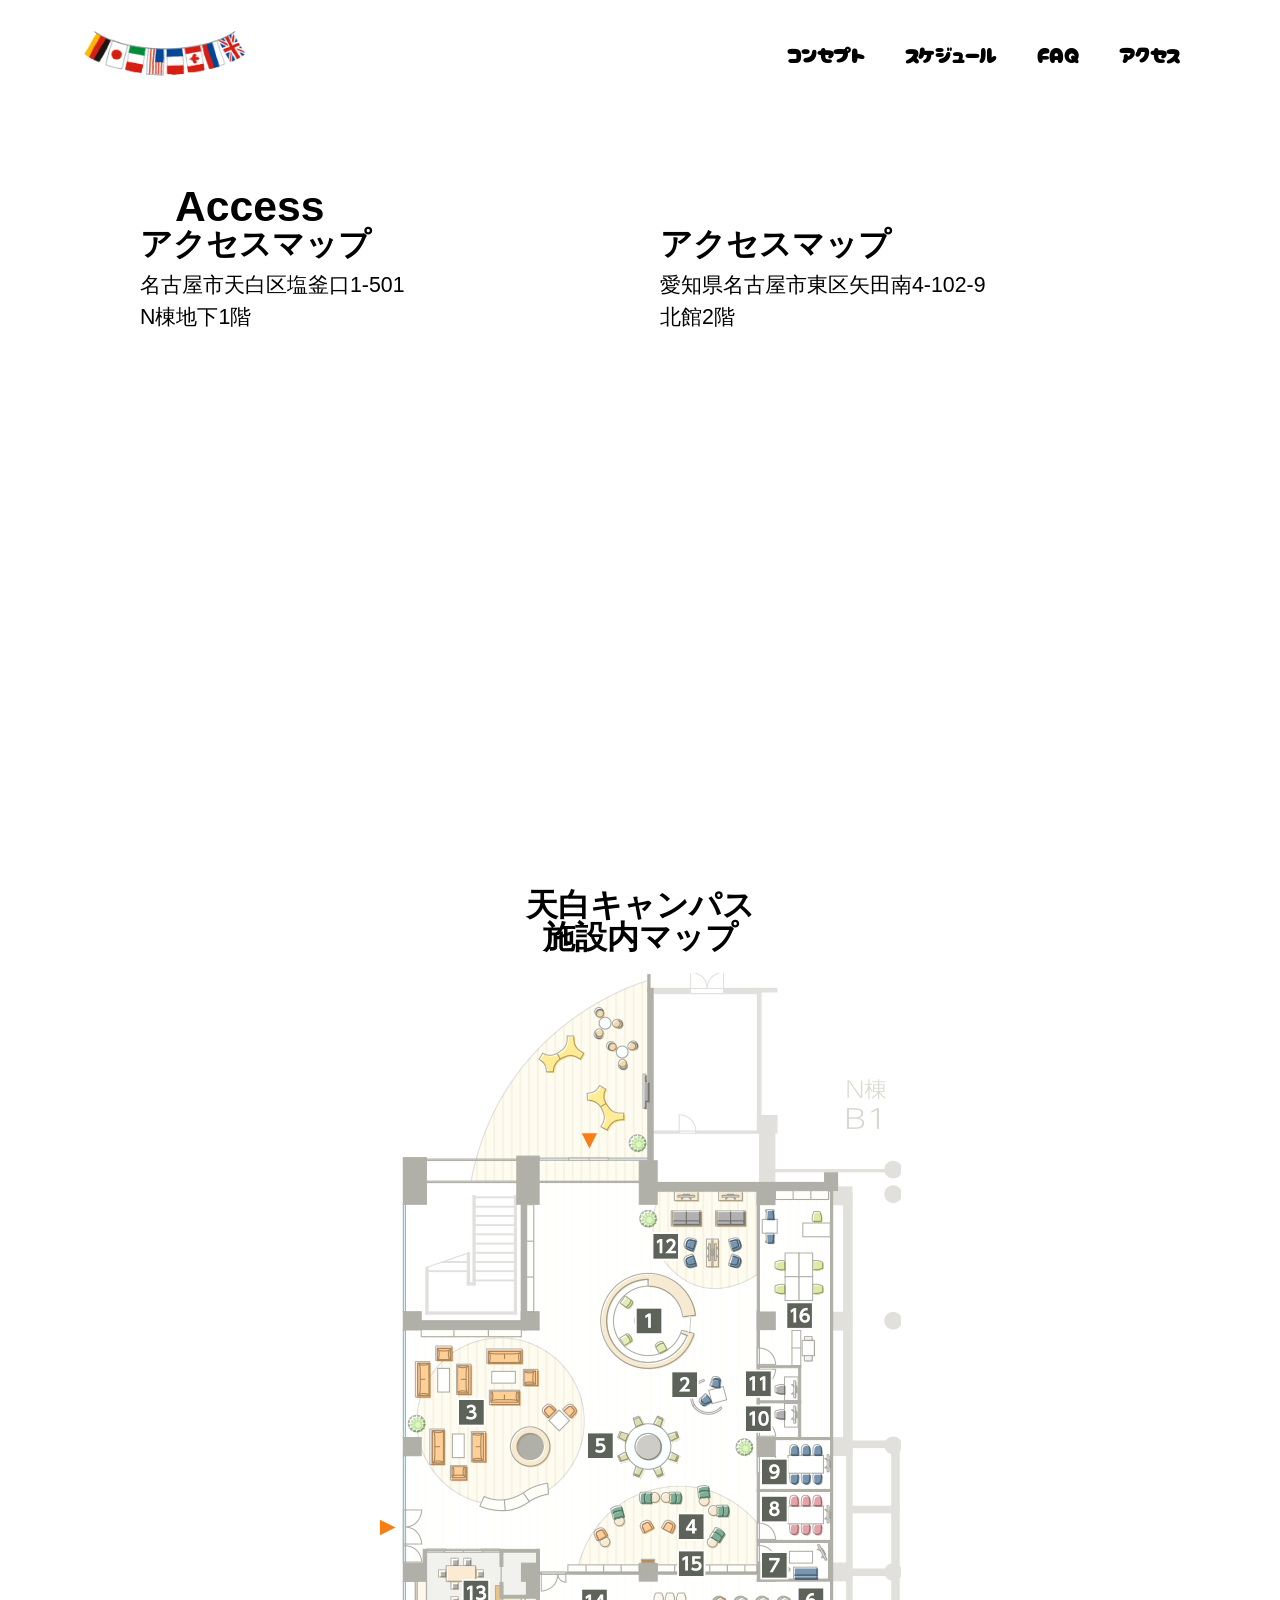
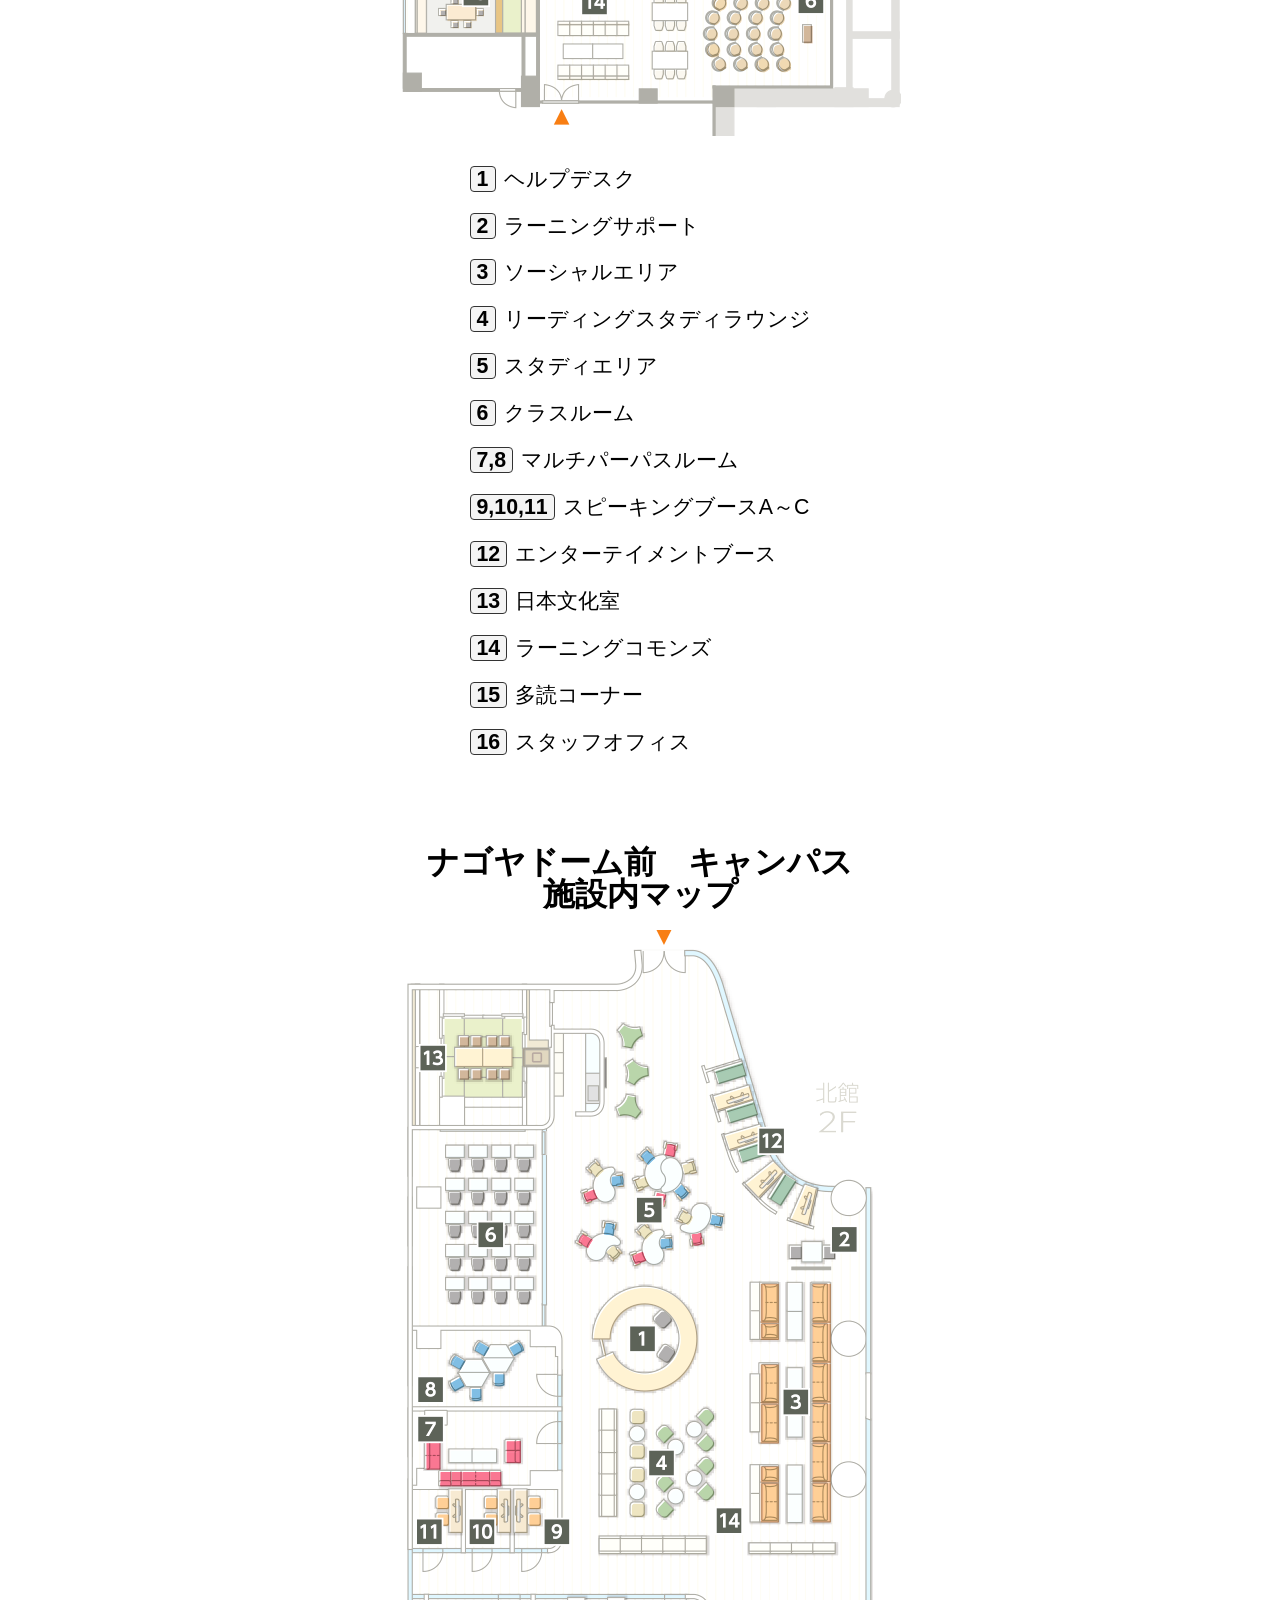
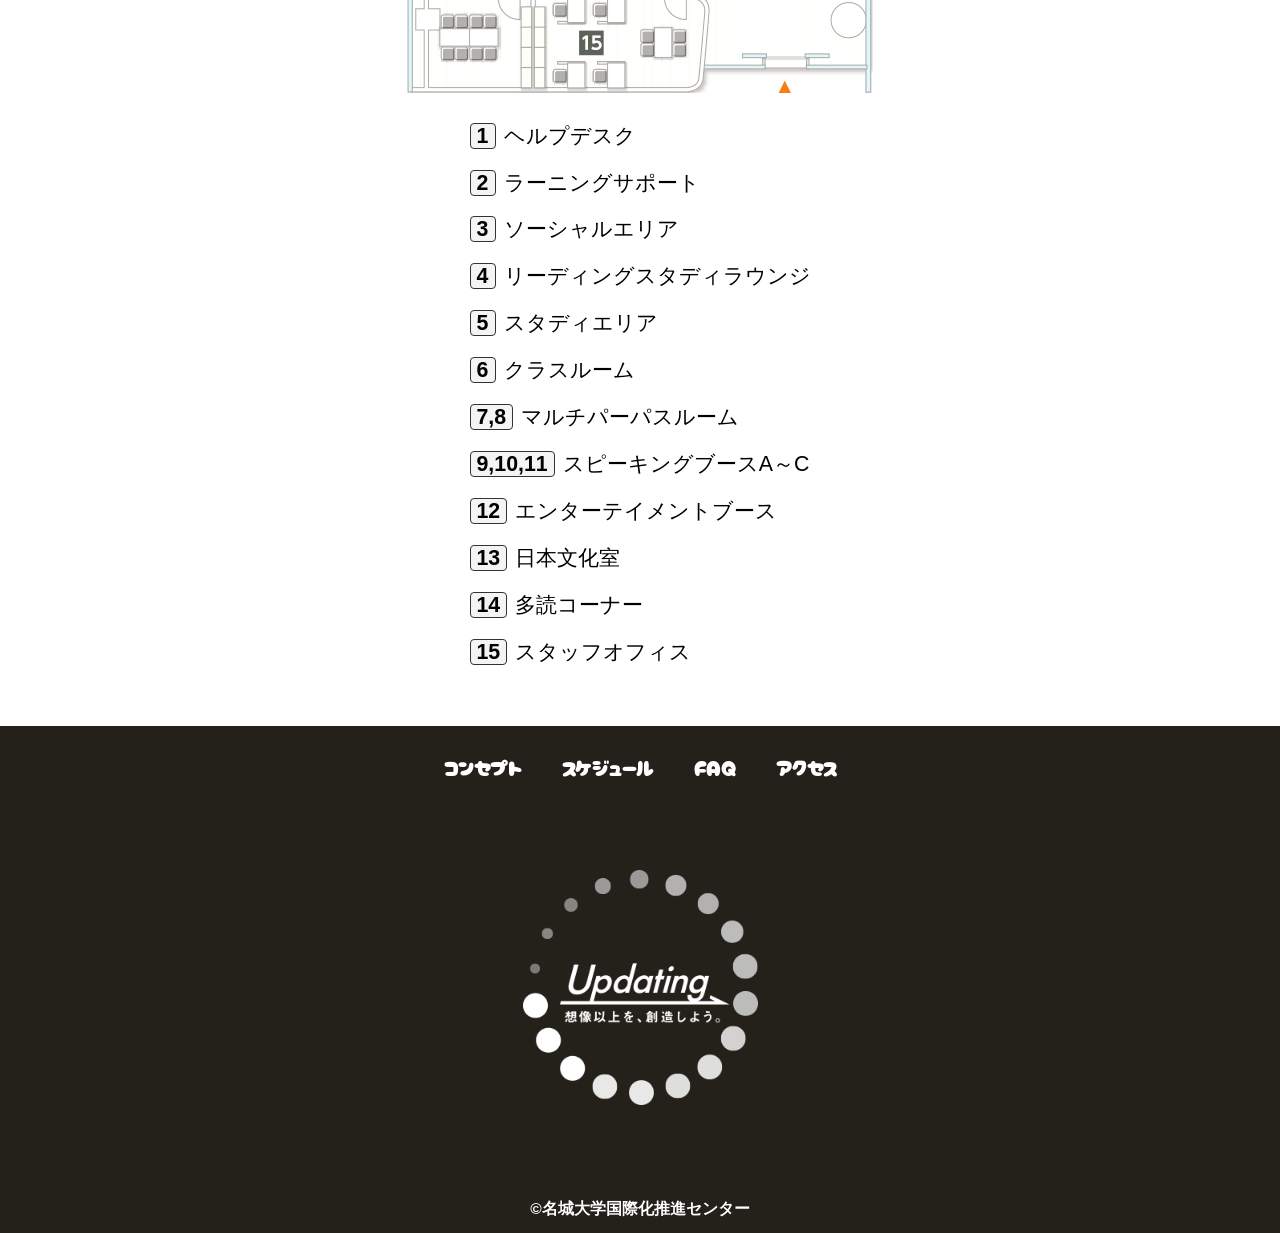
==== access.html @ 19bcadc7 "Update access.html" ====
<!DOCTYPE html>
<html>
    <head>
        <meta charset="UTF-8">
        <title>アクセスマップ</title>
        <meta name="description" content="情報工学部へのアクセス">
        <meta name="viewport" content="width=device-width">
        <link href="css/common.css" rel="stylesheet">
        <link href="css/access.css" rel="stylesheet">
        <link rel="preconnect" href="https://fonts.googleapis.com">
        <link rel="preconnect" href="https://fonts.gstatic.com" crossorigin>
        <link href="https://fonts.googleapis.com/css2?family=Cherry+Bomb+One&display=swap" rel="stylesheet">   
        <script src="js/toggle-menu.js"></script>
    </head>
    <body>
        <!--header ここから-->
        <header class="header">
            <div class="header-inner">
                <a class="header-logo" href="index.html">
                    <img src="images/common/logo.png" alt="ロゴ">
                </a>
                <button class="toggle-menu-button"></button>
                <div class="header-site-menu">
                    <nav class="site-menu">
                        <ul>
                            <li><a href="concept.html">コンセプト</a></li>
                        <li><a href="members.html">スケジュール</a></li>
                        <li><a href="members.html">FAQ</a></li>
                        <li><a href="access.html">アクセス</a></li>
                        </ul>
                    </nav>
                </div>
            </div>
        </header>
        <!--header ここまで-->
        <main class="main">
            <div class="title">
                <h1>Access</h1>
            </div>
           <div class="access-container">

             <div class="access-box">    
                <h2>アクセスマップ</h2>
                <p>名古屋市天白区塩釜口1-501<br>
                N棟地下1階 </p>
                <iframe src="https://www.google.com/maps/embed?pb=!1m18!1m12!1m3!1d3260.701018651223!2d136.9435902!3d35.189003700000015!2m3!1f0!2f0!3f0!3m2!1i1024!2i768!4f13.1!3m3!1m2!1s0x6003119bbc4c9fc5%3A0xd5c643a8df7fc59!2z5ZCN5Z-O5aSn5a2mIOODiuOCtOODpOODieODvOODoOWJjeOCreODo-ODs-ODkeOCuQ!5e0!3m2!1sja!2sus!4v1782709531524!5m2!1sja!2sus" width="600" height="450" style="border:0;" allowfullscreen="" loading="lazy" referrerpolicy="strict-origin-when-cross-origin"></iframe>
                </div>

            <div class="access-box visual-adjust">
                <h2>アクセスマップ</h2>
                <p>愛知県名古屋市東区矢田南4-102-9 
                <br>北館2階 </p>
                <iframe src="https://www.google.com/maps/embed?pb=!1m18!1m12!1m3!1d3262.845567883077!2d136.9754934!3d35.1355272!2m3!1f0!2f0!3f0!3m2!1i1024!2i768!4f13.1!3m3!1m2!1s0x60037ad6985ff6bb%3A0x23539e4812bdd380!2z5ZCN5Z-O5aSn5a2mIOWkqeeZveOCreODo-ODs-ODkeOCuQ!5e0!3m2!1sja!2sus!4v1782709649970!5m2!1sja!2sus" width="600" height="450" style="border:0;" allowfullscreen="" loading="lazy" referrerpolicy="strict-origin-when-cross-origin"></iframe>
      
                </div>
                </div><div style="margin-top: 80px; clear: both;"></div>
               
                <div class="feature-txt">
                    <h2>天白キャンパス<br> 施設内マップ</h2>
                    <img src="images/access/meijo_01.png">
                    <p class="facility-list">
                        <span class="num-badge">1</span>ヘルプデスク<br>
                        <span class="num-badge">2</span>ラーニングサポート<br>
                        <span class="num-badge">3</span>ソーシャルエリア<br>
                        <span class="num-badge">4</span>リーディングスタディラウンジ<br>
                        <span class="num-badge">5</span>スタディエリア<br>
                        <span class="num-badge">6</span>クラスルーム<br>
                        <span class="num-badge">7,8</span>マルチパーパスルーム<br>
                        <span class="num-badge">9,10,11</span>スピーキングブースA～C<br>
                        <span class="num-badge">12</span>エンターテイメントブース<br>
                        <span class="num-badge">13</span>日本文化室<br>
                        <span class="num-badge">14</span>ラーニングコモンズ<br>
                        <span class="num-badge">15</span>多読コーナー<br>
                        <span class="num-badge">16</span>スタッフオフィス
    </p>

                    </p>

                    <div class="feature-txt">
                    <h2> ナゴヤドーム前　キャンパス<br>施設内マップ</h2>
                    <img src="images/access/meijo_02.png">
                    <p class="facility-list">
                        <span class="num-badge">1</span>ヘルプデスク<br>
                        <span class="num-badge">2</span>ラーニングサポート<br>
                        <span class="num-badge">3</span>ソーシャルエリア<br>
                        <span class="num-badge">4</span>リーディングスタディラウンジ<br>
                        <span class="num-badge">5</span>スタディエリア<br>
                        <span class="num-badge">6</span>クラスルーム<br>
                        <span class="num-badge">7,8</span>マルチパーパスルーム<br>
                        <span class="num-badge">9,10,11</span>スピーキングブースA～C<br>
                        <span class="num-badge">12</span>エンターテイメントブース<br>
                        <span class="num-badge">13</span>日本文化室<br>
                        <span class="num-badge">14</span>多読コーナー<br>
                        <span class="num-badge">15</span>スタッフオフィス
</p>
                    
        </main>
        <footer class="footer">
            <nav class="site-menu">
                <ul>
                   <li><a href="concept.html">コンセプト</a></li>
                        <li><a href="members.html">スケジュール</a></li>
                        <li><a href="members.html">FAQ</a></li>
                        <li><a href="access.html">アクセス</a></li>
                </ul>
            </nav> 
            <a class="footer-logo" href="index.html">
                <img src="images/common/logo_footer.png" alt="ロゴ">
            </a>
            <p class="copyright"><small>&copy;名城大学国際化推進センター</small></p>
        </footer>
    </body>
</html>
---- css/common.css ----
@charset "utf-8";

*,
::before,
::after {
    padding: 0;
    margin: 0;
    box-sizing: border-box;
}

ul, ol {
    list-style: none;
}

a {
    color: inherit;
    text-decoration: none;
}

body {
    font-family: sans-serif;
    font-size: 16pt;
    color: #000000;
    line-height: 1;
    background-color: #ffffff;
}

img {
    max-width: 100%;
}

.header-inner {
    max-width: 1200px;
    height: 110px;
    margin-left: auto;
    margin-right: auto;
    padding-left: 40px;
    padding-right: 40px;
    display: flex;
    justify-content: space-between;
    align-items: center;
}

.toggle-menu-button {
    display: none;
}

.header-logo {
    display: block;
    width: 170px;
}

.site-menu ul {
    display: flex;
}

.site-menu ul li {
    margin-left: 20px;
    margin-right: 20px;
}

.site-menu ul li a {
    font-family: 'Cherry Bomb One', cursive;
}

@media (max-width: 800px) {
    .site-menu ul {
        display: block;
        text-align: center;
    }

    .site-menu li {
        margin-top: 20px;
    }

    .header {
        position: fixed;
        top: 0;
        left: 0;
        right: 0;
        background-color: #ffffff;
        height: 50px;
        z-index: 10;
        box-shadow: 0 3px 6px rgba(0, 0, 0, 0.1);
    }

    .header-inner {
        padding-left: 20px;
        padding-right: 20px;
        height: 100%;
        position: relative;
    }

    .header-logo {
        width: 100px;
    }

    .header-site-menu {
        position: absolute;
        top: 100%;
        left: 0;
        right: 0;
        color: #ffffff;
        background-color: #736e62;
        padding-top: 30px;
        padding-bottom: 50px;
        display: none;
    }

    .header-site-menu.is-show {
        display: block;
    }

    .toggle-menu-button {
        display: block;
        width: 44px;
        height: 34px;
        background-image: url('../images/common/icon-menu.png');
        background-size: 50%;
        background-position: center;
        background-repeat: no-repeat;
        background-color: transparent;
        border: none;
        border-radius: 0;
        outline: none;
    }

    .main {
        padding-top: 50px;;
    }

    .footer-logo {
        margin-top: 60px;
    }

    .copyright {
        margin-top: 50px;
    }
}

.footer {
    color: #ffffff;
    background-color: #24211b;
    padding-top: 30px;
    padding-bottom: 15px;
    display: flex;
    flex-direction: column;
    align-items: center;
}

.footer-logo {
    display: block;
    width: 235px;
    margin-top: 90px;
}

.copyright {
    font-size: 14pt;
    font-weight: bold;
    margin-top: 90px;
}

@media (max-width: 800px) {
    .site-menu ul {
        display: block;
        text-align: center;
    }

    .site-menu li {
        margin-top: 20px;
    }

    .header {
        position: fixed;
        top: 0;
        left: 0;
        right: 0;
        background-color: #ffffff;
        height: 50px;
        z-index: 10;
        box-shadow: 0 3px 6px rgba(0, 0, 0, 0.1);
    }

    .header-inner {
        padding-left: 20px;
        padding-right: 20px;
        height: 100%;
    }

    .header-logo {
        width: 100px;
    }

    .main {
        padding-top: 50px;
    }

    .footer-logo {
        margin-top: 60px;
    }

    .copyright {
        margin-top: 50px;
    }
}
---- css/access.css ----
.title {
    width: 930px;
    max-width: 90%;
    margin-top: 75px;
    margin-left: auto;
    margin-right: auto;
    

}

/* ==========================================
   アクセスマップ（左右横並び・均等配置）
   ========================================== */

/* 全体の横並び設定 */
.access-container {
    display: flex;
    gap: 40px;
    align-items: flex-start; /* 上のラインをピシッと揃えます */
    max-width: 1000px;
    margin: 0 auto;
}

/* 左右のボックスを50%ずつ均等にし、iframeを枠いっぱいに広げる */
.access-box {
    flex: 1;
}

.access-box iframe {
    display: block;
    width: 100%;
    height: 450px; /* マップの高さを好みに合わせて調整（例: 450px） */
    margin-top: 25px; /* マップの上の隙間 */
}

/* タイトル見出し（h2）の見た目を左右で統一する設定 */
.access-box h2 {
    margin: 0 0 10px 0; /* 下に少しだけすき間をあける */
    font-size: 1.5em;   /* 文字の大きさ */
}

/* 住所テキスト（p）の設定 */
.access-box p {
    margin: 0;
    line-height: 1.5;
}


/* ==========================================
   施設内マップ（下側のエリア）の設定
   ========================================== */

/* ★アクセスマップと施設内マップの間の「大きな改行（余白）」 */
.campus-map-container {
    margin-top: 80px;  /* ここで下のマップとの間をしっかりあけています */
    max-width: 1000px;
    margin-left: auto;
    margin-right: auto;
}

/* 元々あった .map 関連の指定もここに綺麗にまとめておきます */
.map {
    width: 930px;
    max-width: 90%;
    margin-top: 75px;
    margin-left: auto;
    margin-right: auto;
}

.map iframe {
    display: block;
    width: 100%;
    height: 600px;
    margin-top: 25px;
}
.footer {
     margin-top: 50px;
}
/* リスト全体の行間を広げて見やすくする */
.facility-list {
    line-height: 2.2;
}

/* 数字の四角い枠のデザイン */
.num-badge {
    display: inline-block;
    min-width: 26px;         /* 最低限の横幅（1桁の数字が綺麗に収まるサイズ） */
    height: 26px;            /* 縦幅 */
    line-height: 24px;       /* 文字の上下中央揃え用（枠線分を引いたサイズ） */
    text-align: center;      /* 文字の左右中央揃え */
    padding: 0 6px;          /* 「9,10,11」など文字数が多いときに横に広がるための隙間 */
    box-sizing: border-box;  /* 枠線を含めたサイズ計算にする */
    
    /* 見た目の調整（色や角の丸み） */
    border: 1px solid #333;   /* 線の太さ・種類・色（黒） */
    background-color: #f4f4f4;/* 四角の中の背景色（薄いグレー） */
    border-radius: 4px;       /* 四角の角を少し丸める */
    font-weight: bold;        /* 数字を太字にする */
    margin-right: 8px;        /* 数字と文字の間のすき間 */
}

/* ==========================================
   施設内マップをセンターに寄せる設定
   ========================================== */
.feature-txt {
    text-align: center;       /* これで中のタイトルや画像が真ん中に寄ります */
    margin-top: 80px;         /* アクセスマップとの間の大きな改行（余白） */
}

.feature-txt img {
    display: block;           /* 画像を正しく中央配置するための設定 */
    margin: 20px auto;        /* 上下に20pxのすき間を作り、左右を自動で中央に */
    max-width: 100%;          /* 画面からはみ出るのを防ぐ */
    height: auto;
}

/* もし1〜16番の文字リストまで真ん中寄りになってしまったら、左揃えに戻す設定 */
.facility-list {
    text-align: left;
    display: inline-block;    /* リスト自体は中央に置きつつ、文字は左揃えにします */
}
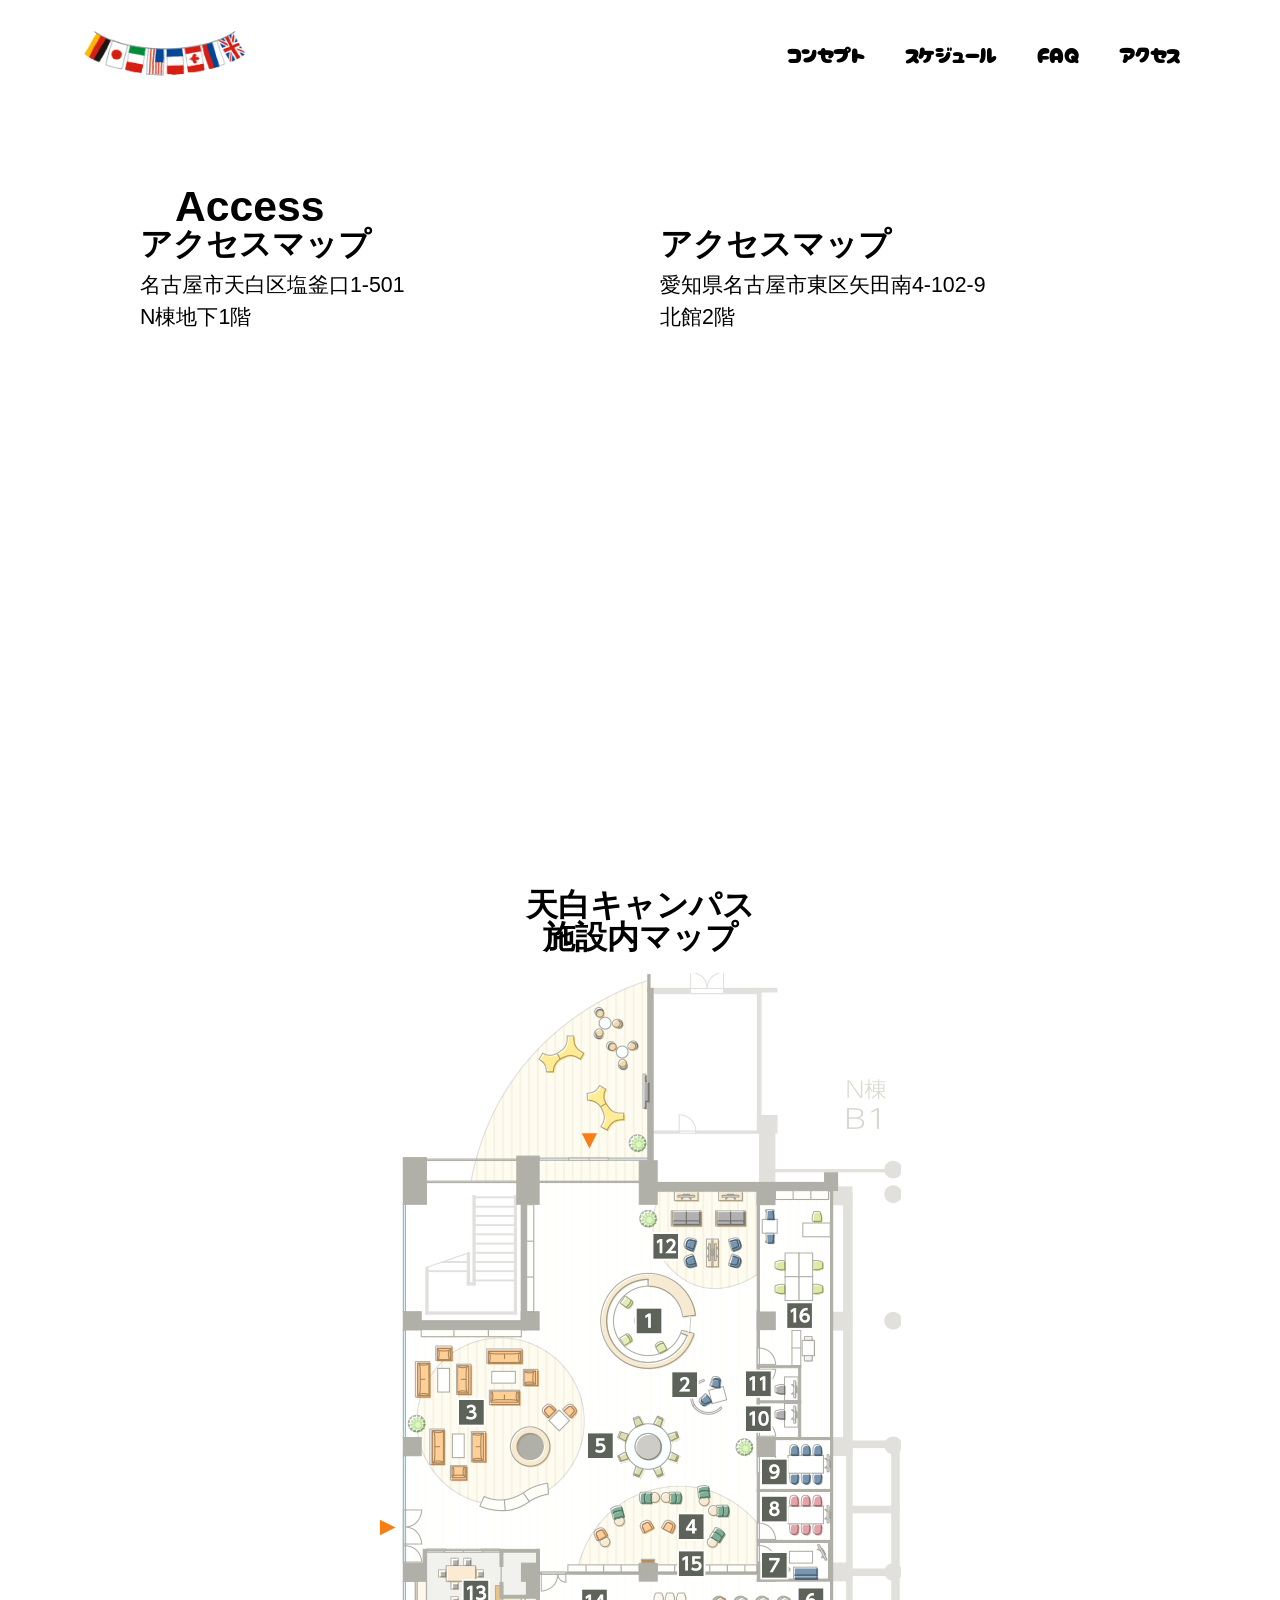
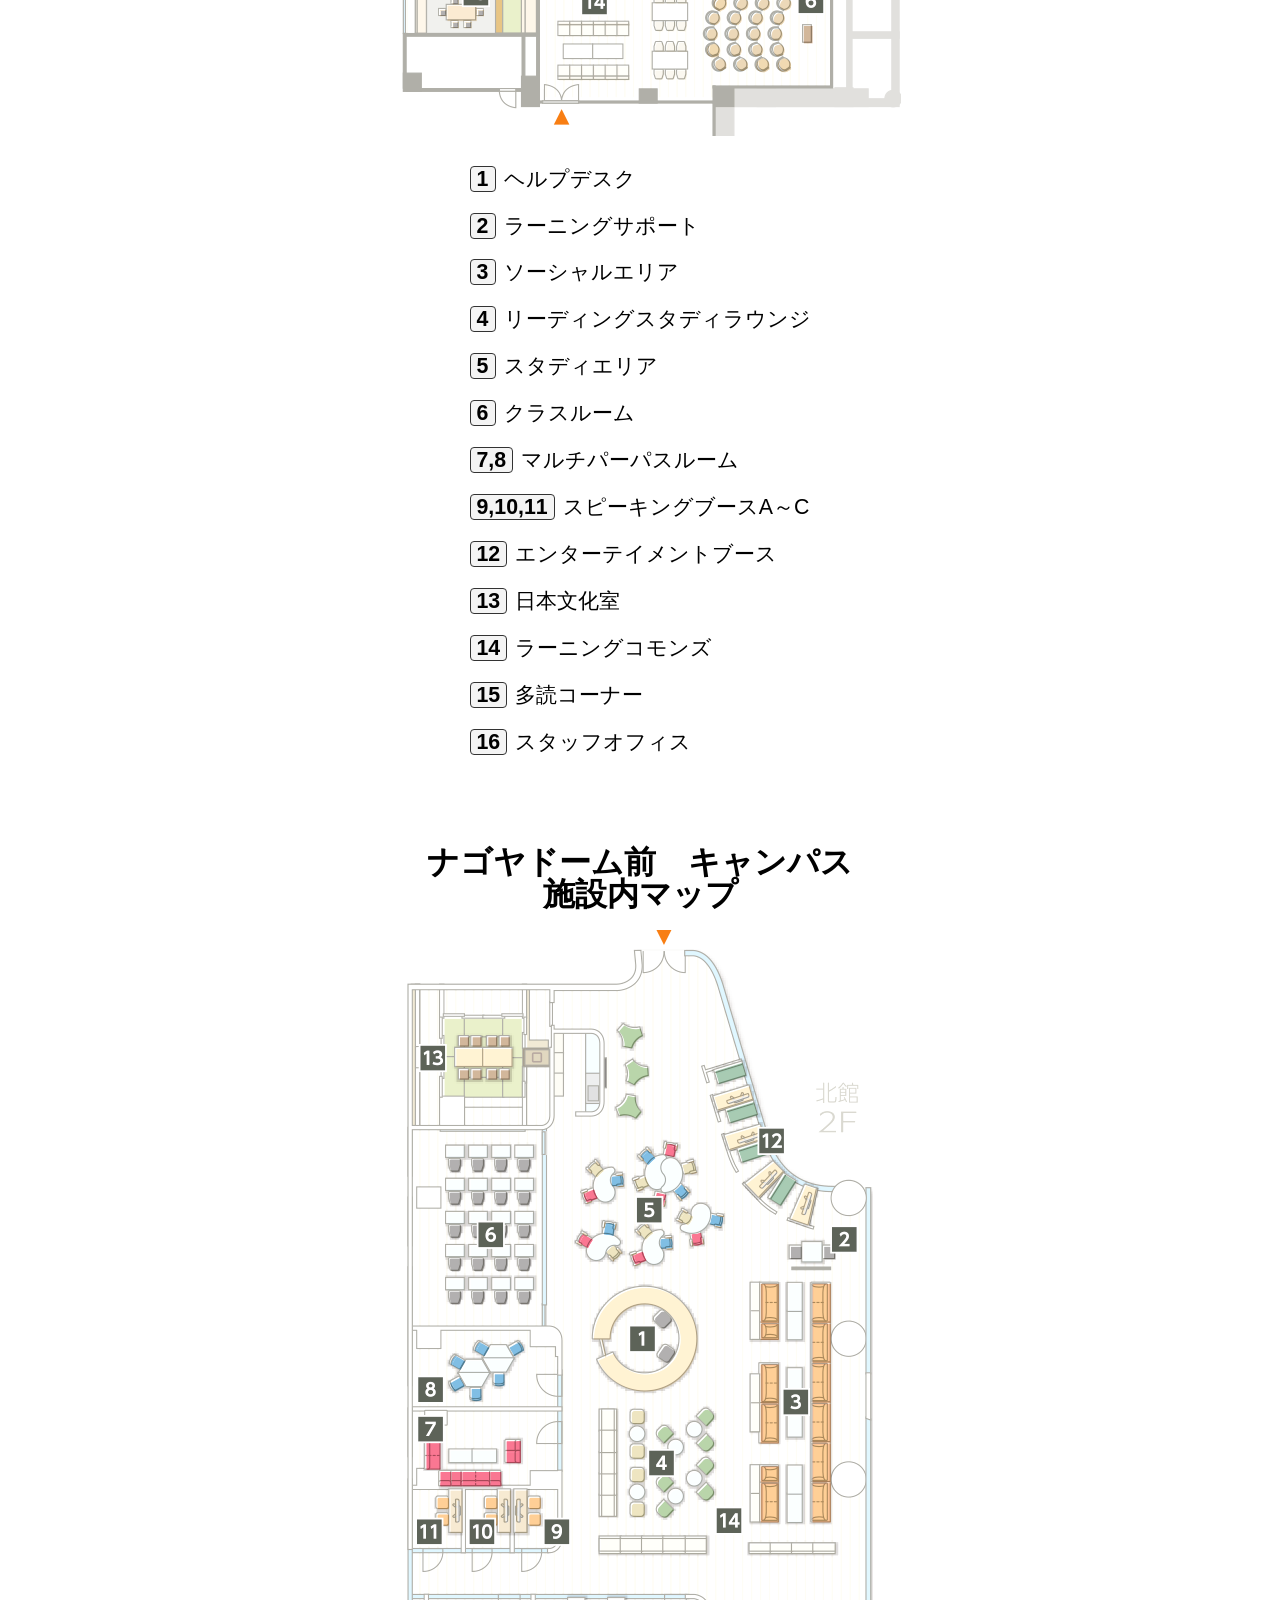
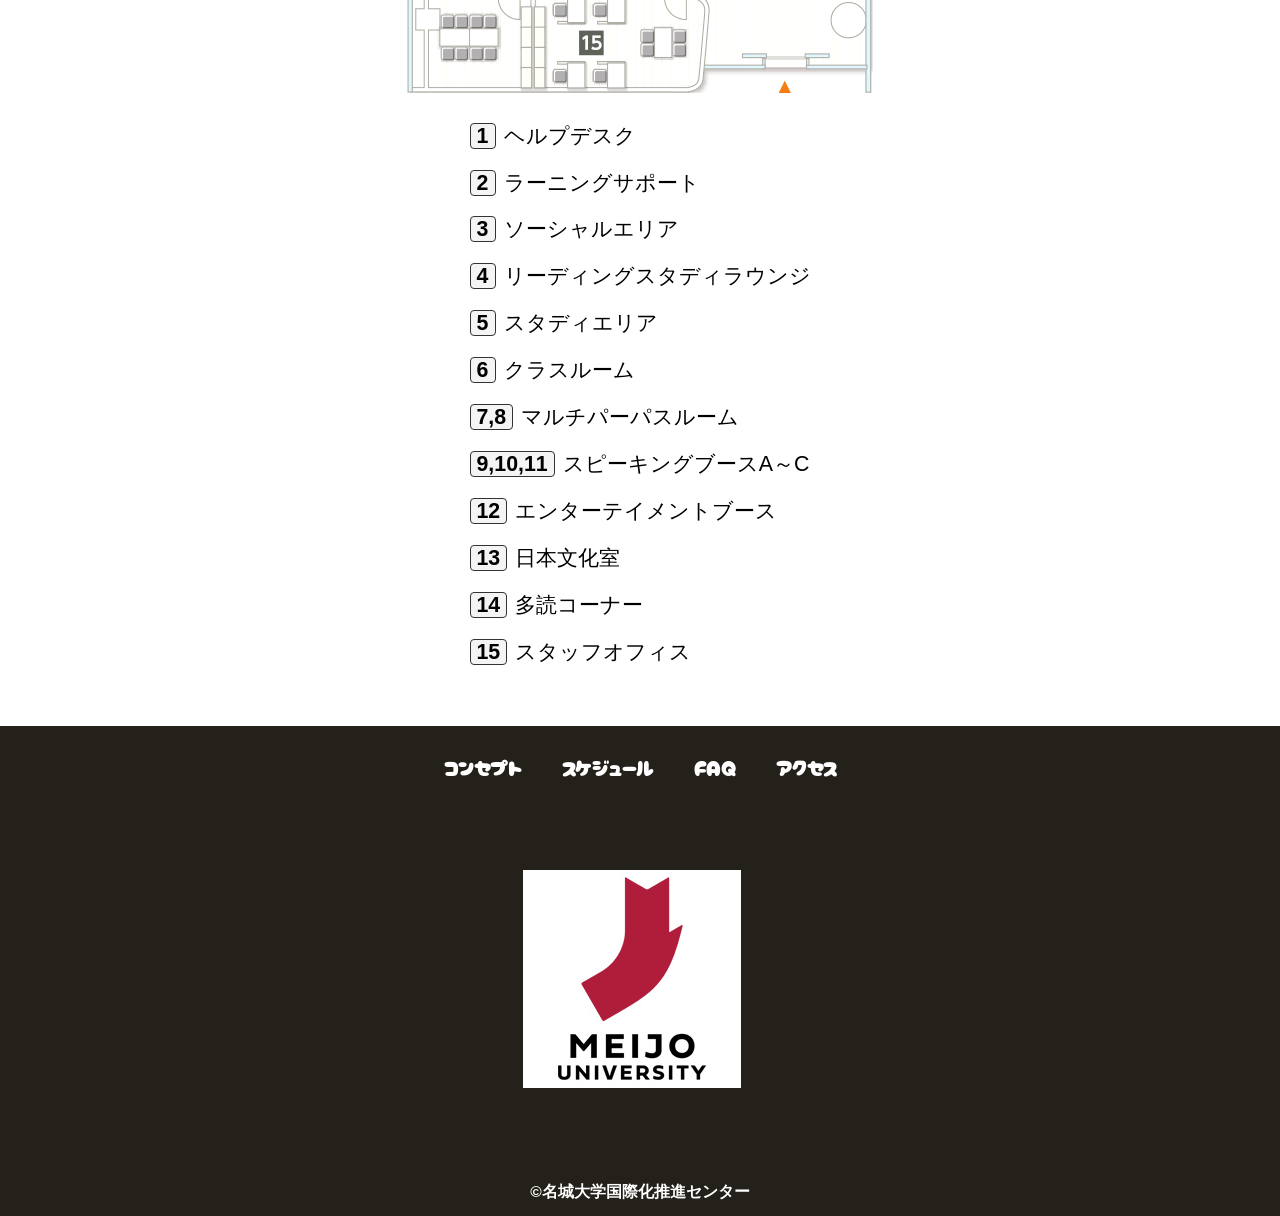
==== commit 6b930eee: "Update access.html" ====
--- a/access.html
+++ b/access.html
@@ -105,7 +105,7 @@
                 </ul>
             </nav> 
             <a class="footer-logo" href="index.html">
-                <img src="images/common/logo_footer.png" alt="ロゴ">
+                <img src="images/common/meijo.jpg" alt="ロゴ">
             </a>
             <p class="copyright"><small>&copy;名城大学国際化推進センター</small></p>
         </footer>
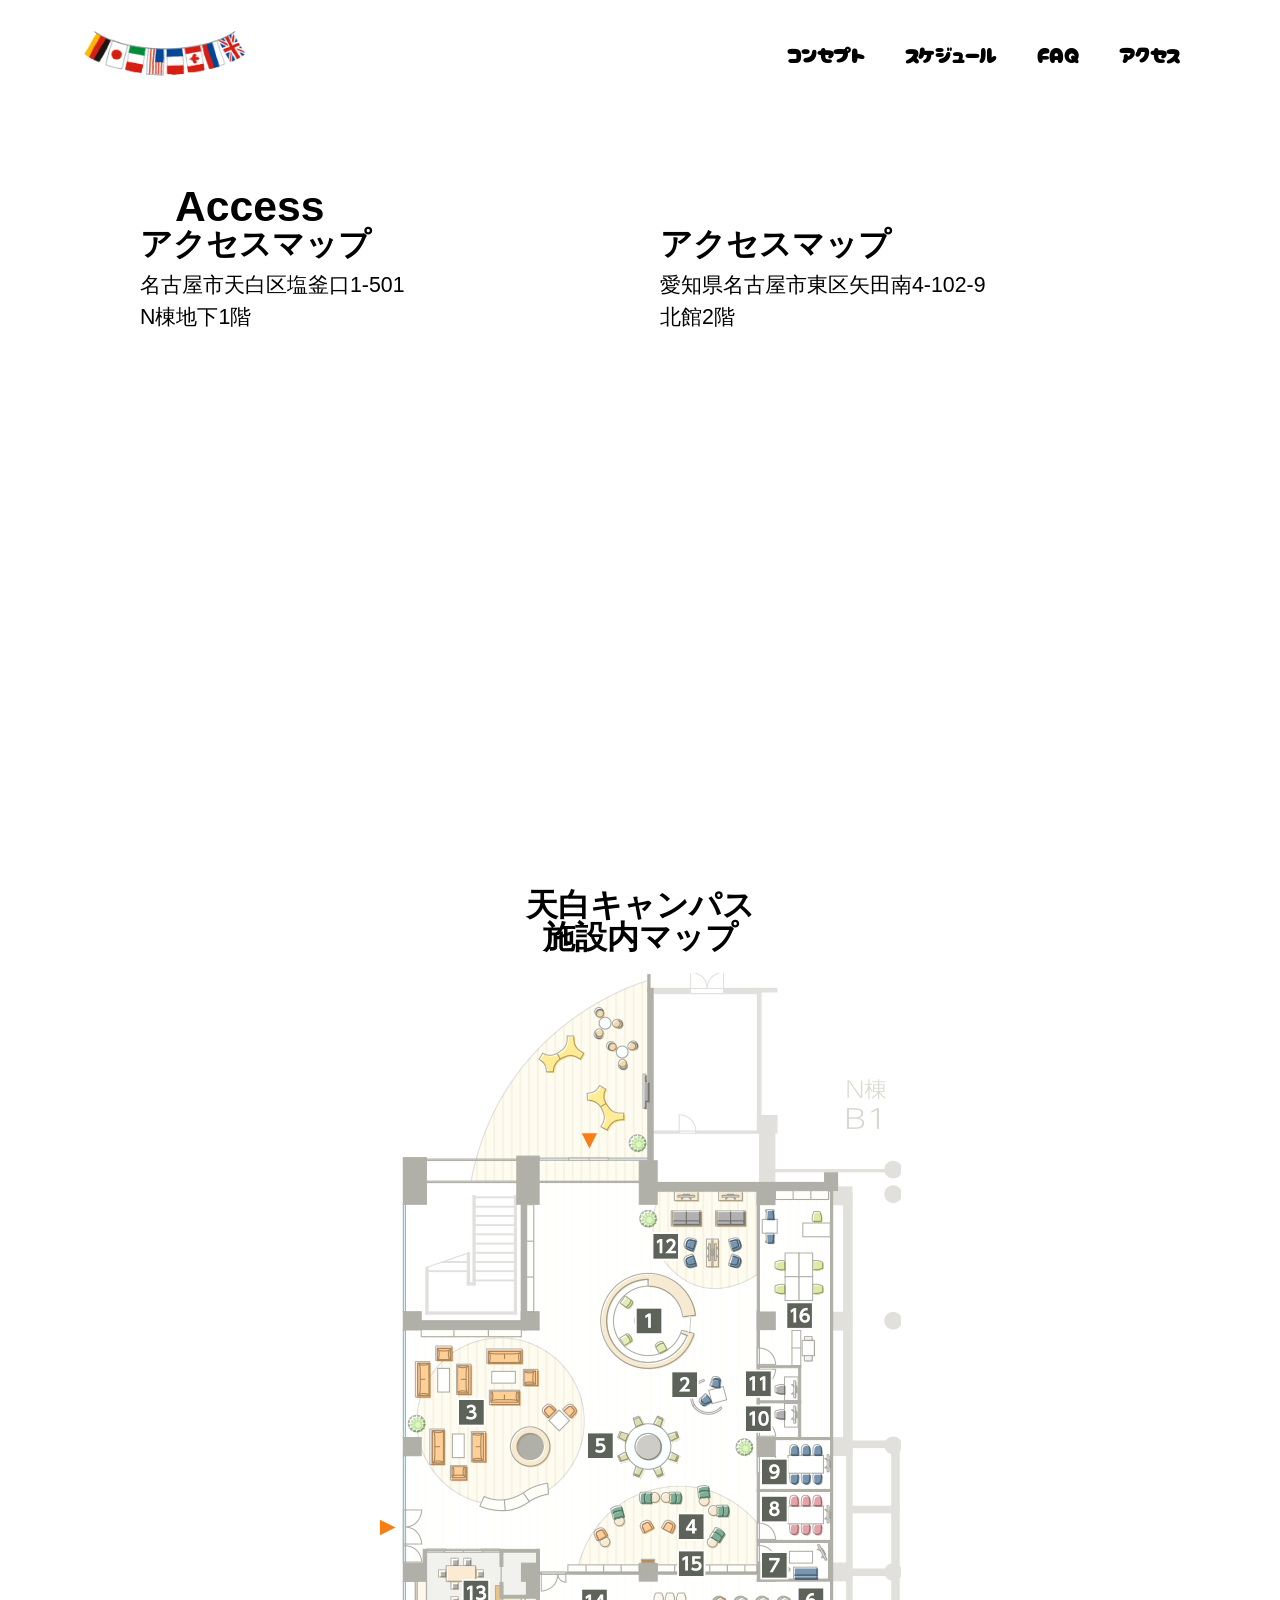
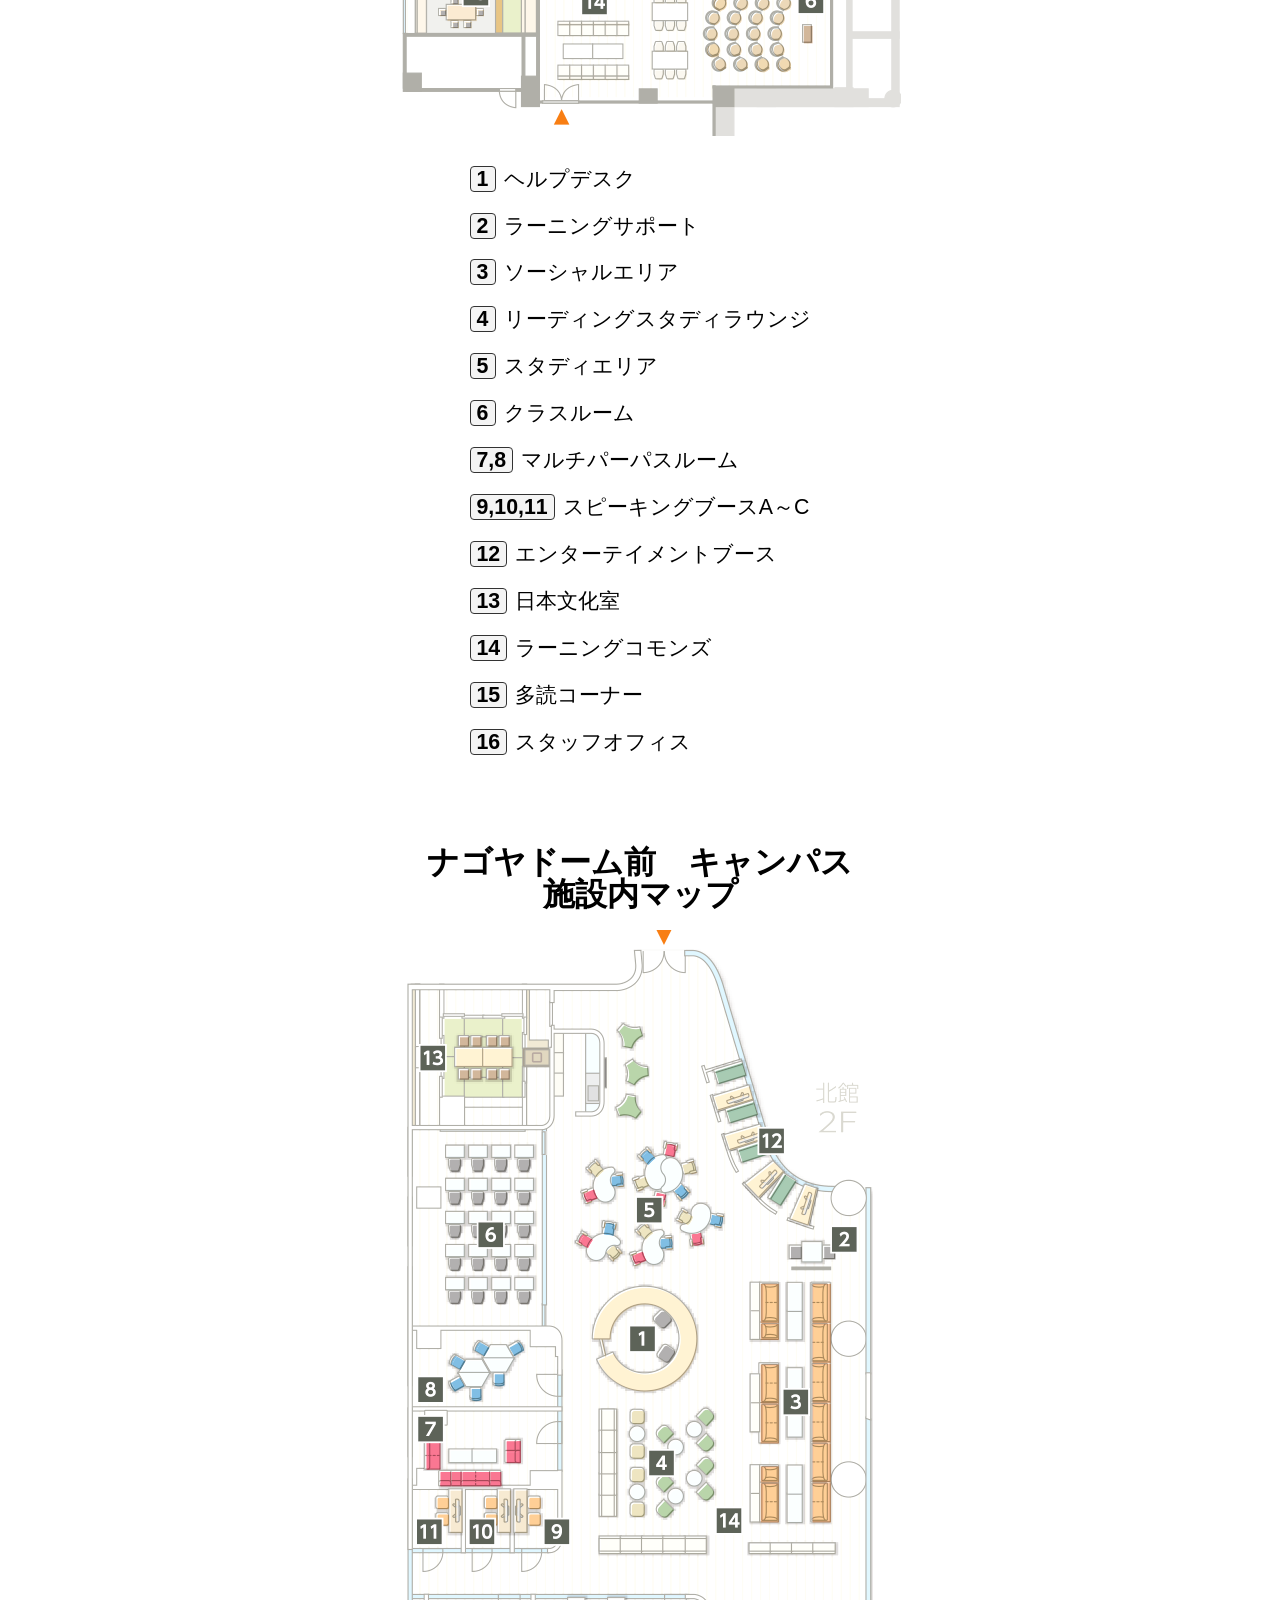
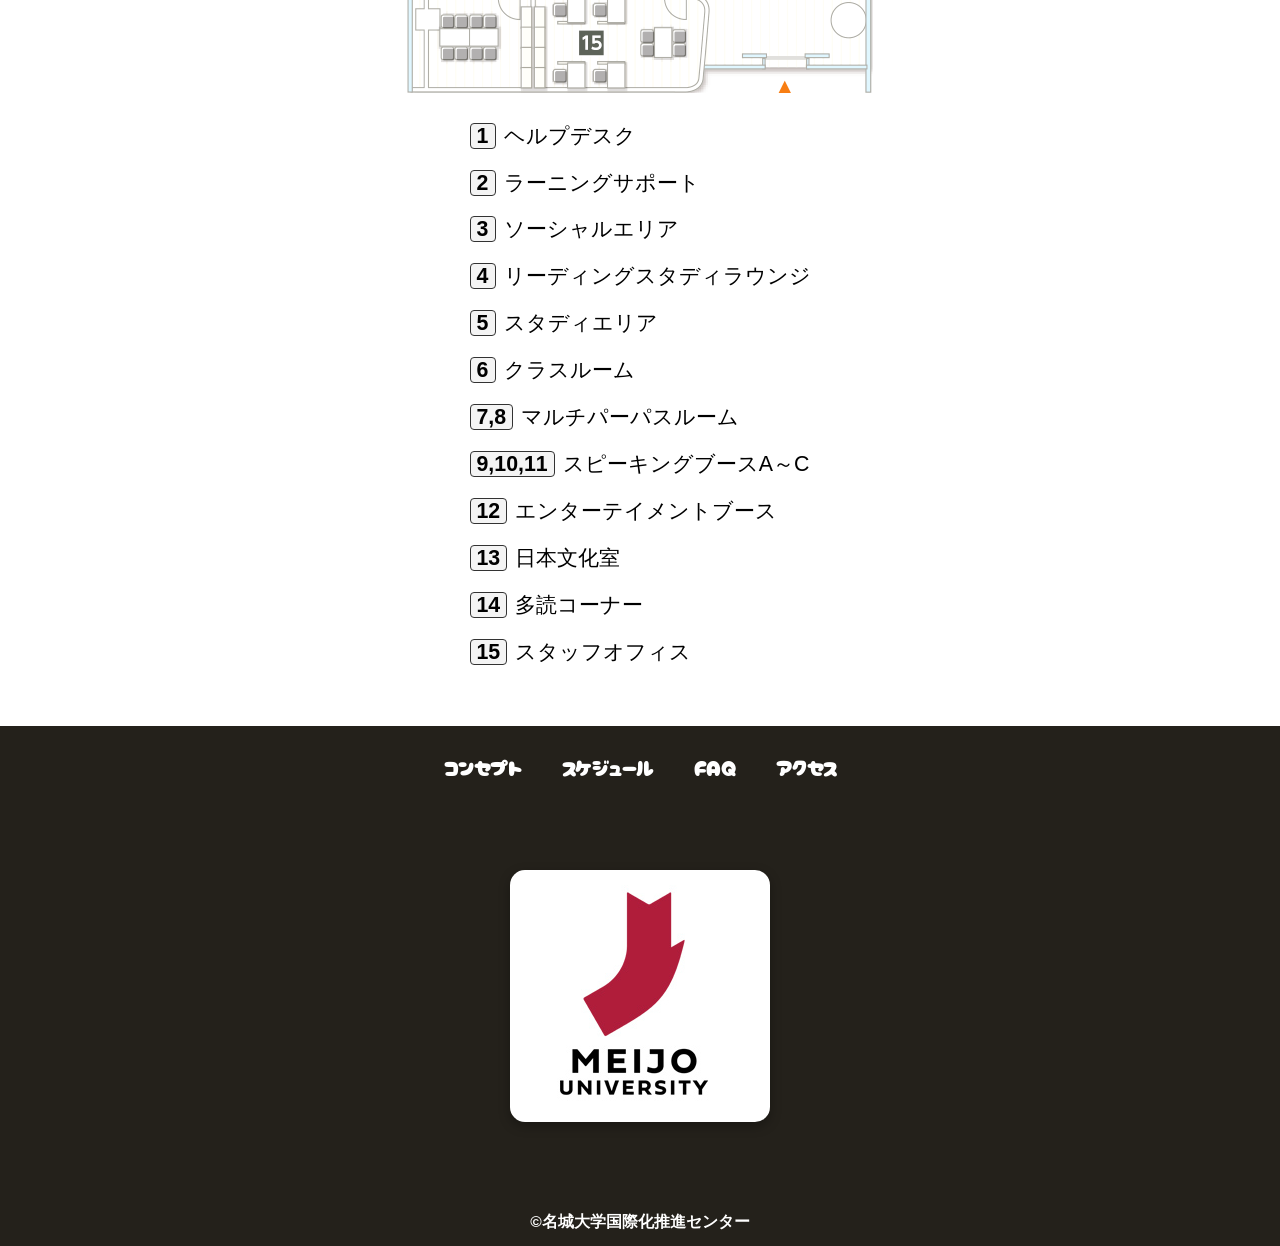
==== commit 88460b66: "Update access.html" ====
--- a/access.html
+++ b/access.html
@@ -5,6 +5,9 @@
         <title>アクセスマップ</title>
         <meta name="description" content="情報工学部へのアクセス">
         <meta name="viewport" content="width=device-width">
+        
+        <script src="https://ajax.googleapis.com/ajax/libs/jquery/1.11.0/jquery.min.js"></script>
+        
         <link href="css/common.css" rel="stylesheet">
         <link href="css/access.css" rel="stylesheet">
         <link rel="preconnect" href="https://fonts.googleapis.com">
@@ -24,8 +27,9 @@
                     <nav class="site-menu">
                         <ul>
                             <li><a href="concept.html">コンセプト</a></li>
-                        <li><a href="members.html">スケジュール</a></li>
-                        <li><a href="members.html">FAQ</a></li>
+                            <li><a href="schedule.html">スケジュール</a></li>
+                            <li><a href="FAQ.html">FAQ</a></li>
+
                         <li><a href="access.html">アクセス</a></li>
                         </ul>
                     </nav>
@@ -94,14 +98,14 @@
                         <span class="num-badge">15</span>スタッフオフィス
 </p>
                     
-        </main>
+                    </main>
         <footer class="footer">
             <nav class="site-menu">
                 <ul>
                    <li><a href="concept.html">コンセプト</a></li>
-                        <li><a href="members.html">スケジュール</a></li>
-                        <li><a href="members.html">FAQ</a></li>
-                        <li><a href="access.html">アクセス</a></li>
+                    <li><a href="schedule.html">スケジュール</a></li>
+                    <li><a href="FAQ.html">FAQ</a></li>
+                    <li><a href="access.html">アクセス</a></li>
                 </ul>
             </nav> 
             <a class="footer-logo" href="index.html">
--- a/css/common.css
+++ b/css/common.css
@@ -150,8 +150,21 @@
 
 .footer-logo {
     display: block;
-    width: 235px;
+    width: 260px;
     margin-top: 90px;
+    background-color: #ffffff;
+    padding: 15px;
+    border-radius: 15px;
+    box-shadow: 0 4px 12px rgba(0, 0, 0, 0.3);
+
+    opacity: 0;
+    transform: translateY(50px);
+    transition: opacity 1s ease, transform 1s ease;
+}
+
+.footer-logo.show {
+    opacity: 1;
+    transform: translateY(0);
 }
 
 .copyright {
@@ -202,4 +215,4 @@
     .copyright {
         margin-top: 50px;
     }
-}+}
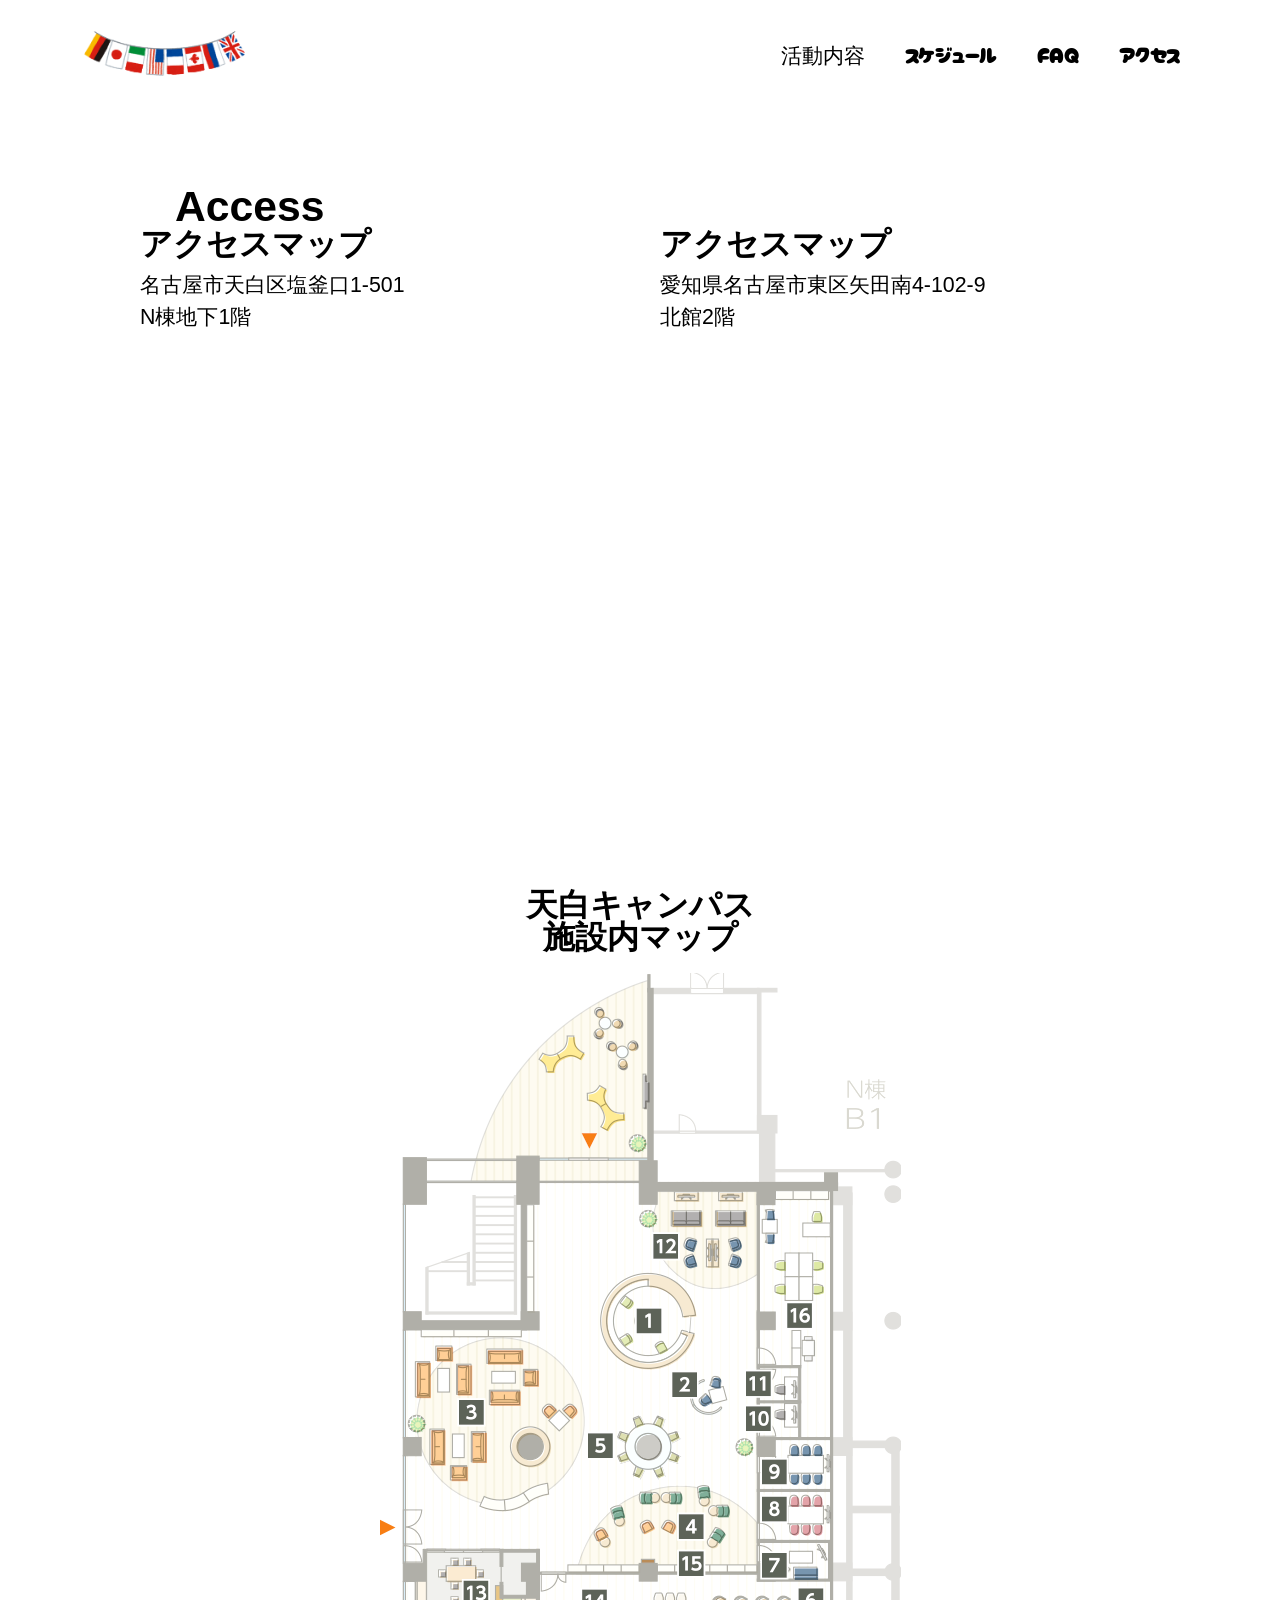
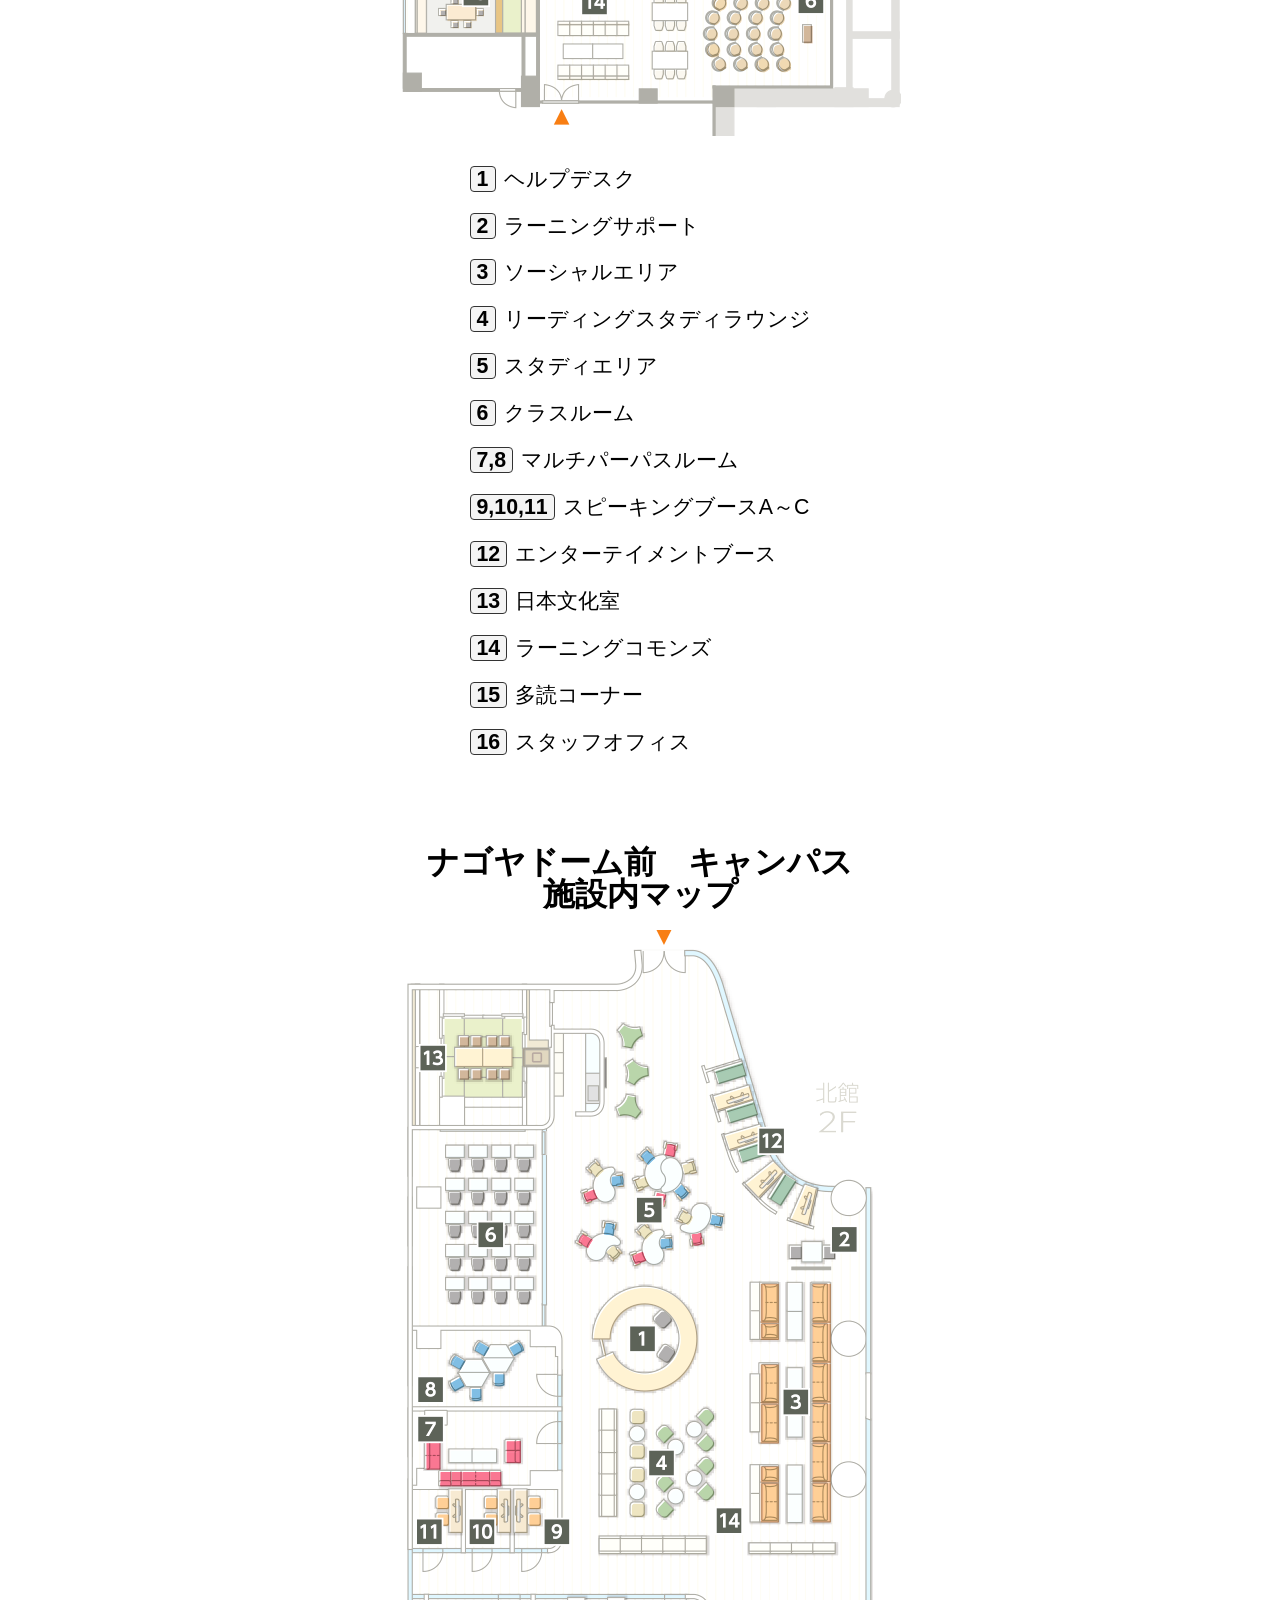
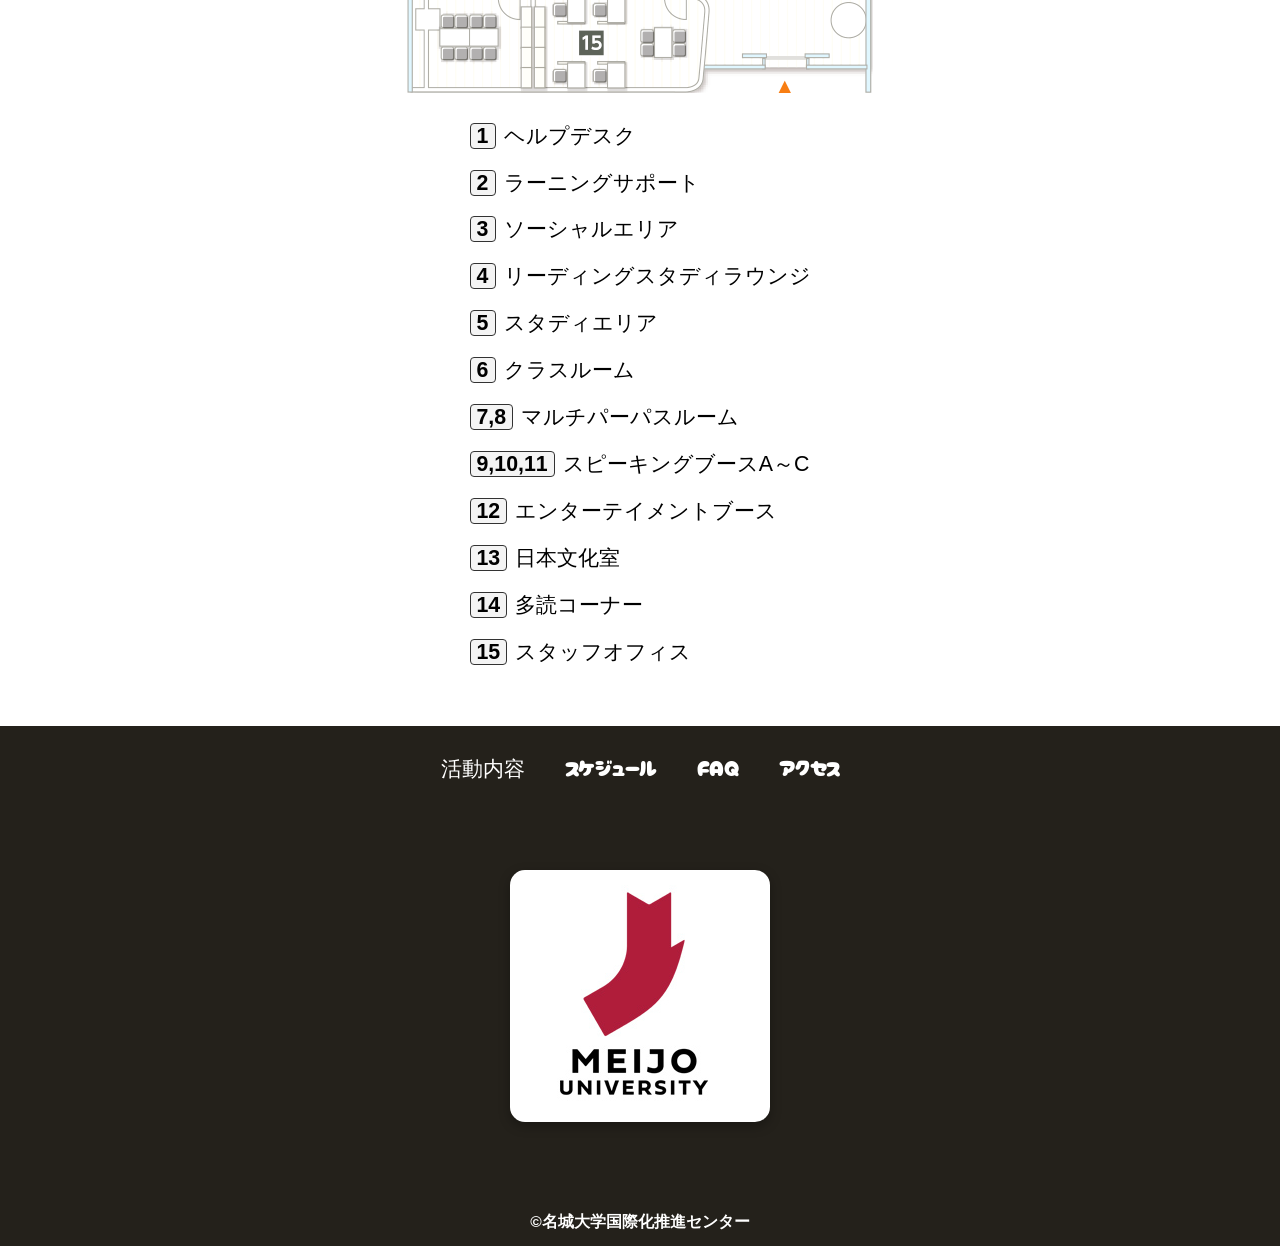
==== commit 35133fdc: "Update access.html" ====
--- a/access.html
+++ b/access.html
@@ -26,7 +26,7 @@
                 <div class="header-site-menu">
                     <nav class="site-menu">
                         <ul>
-                            <li><a href="concept.html">コンセプト</a></li>
+                            <li><a href="concept.html">活動内容</a></li>
                             <li><a href="schedule.html">スケジュール</a></li>
                             <li><a href="FAQ.html">FAQ</a></li>
 
@@ -102,7 +102,7 @@
         <footer class="footer">
             <nav class="site-menu">
                 <ul>
-                   <li><a href="concept.html">コンセプト</a></li>
+                   <li><a href="concept.html">活動内容</a></li>
                     <li><a href="schedule.html">スケジュール</a></li>
                     <li><a href="FAQ.html">FAQ</a></li>
                     <li><a href="access.html">アクセス</a></li>
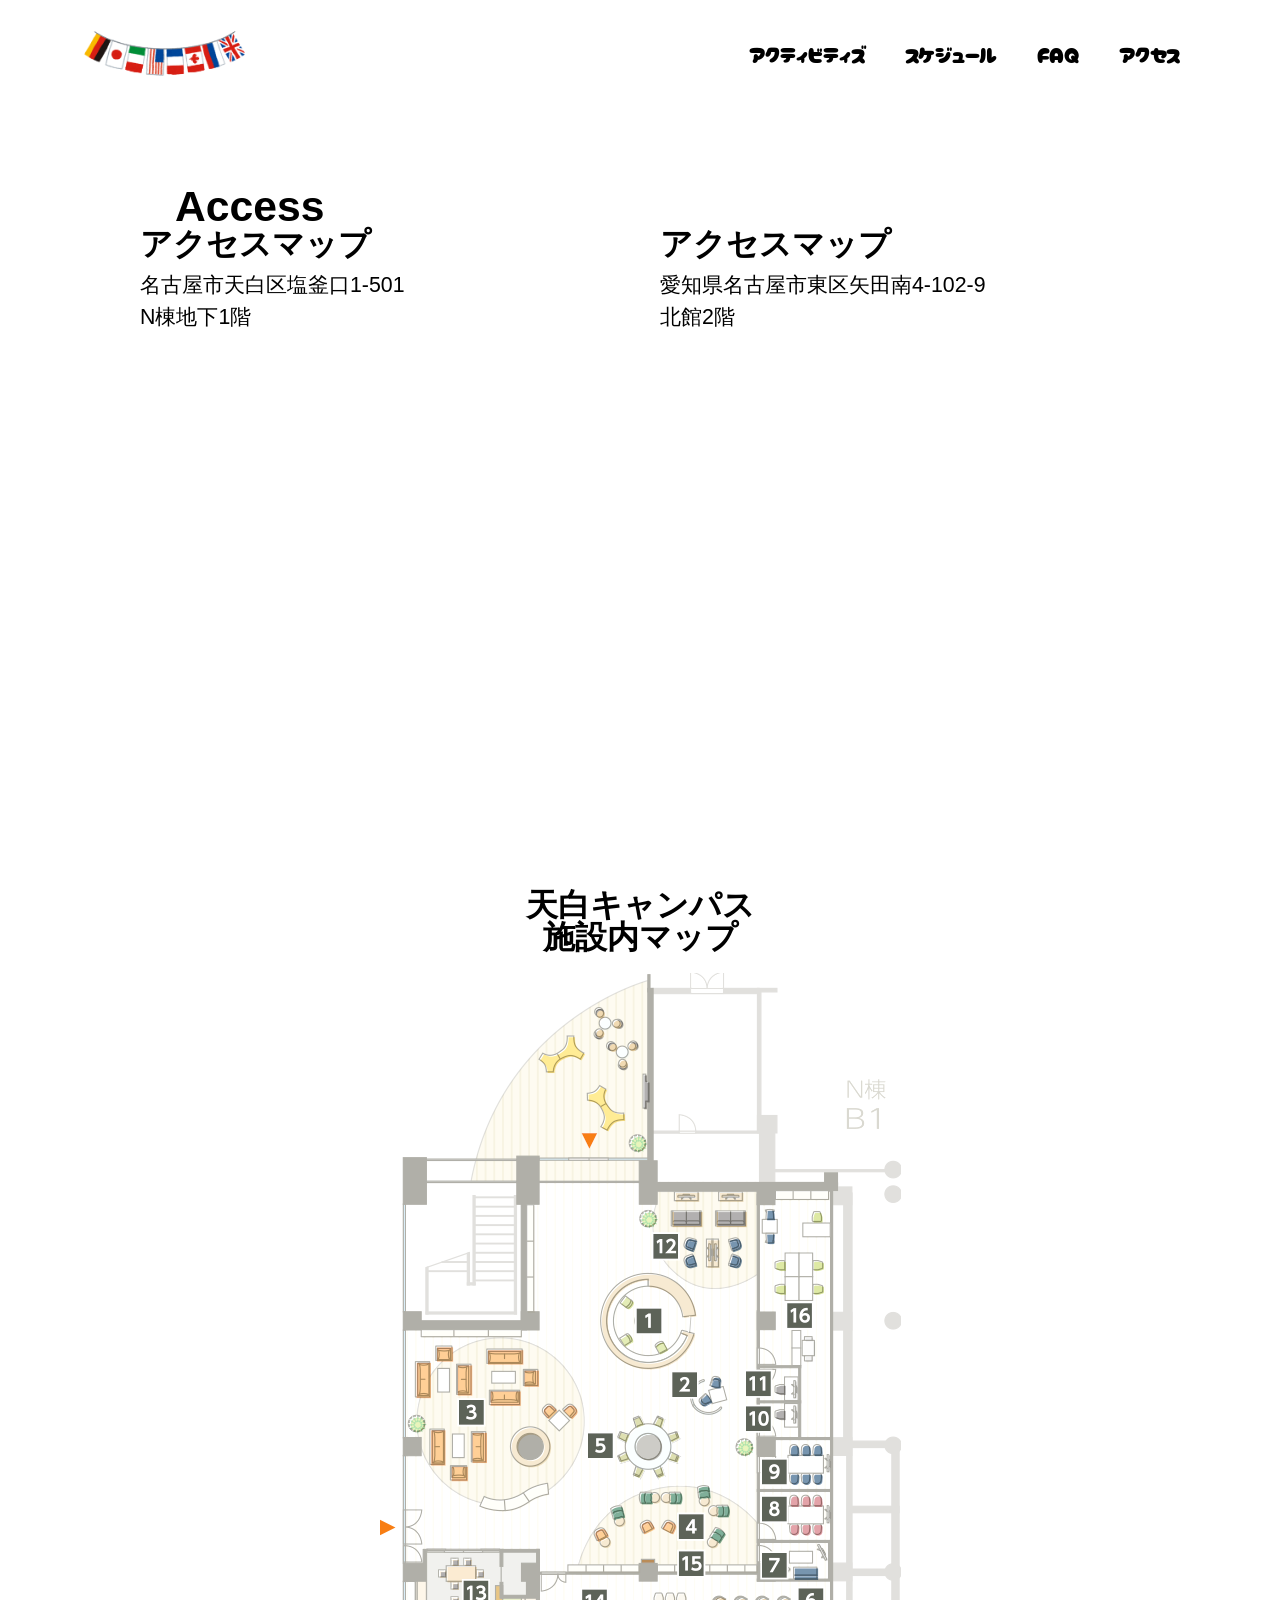
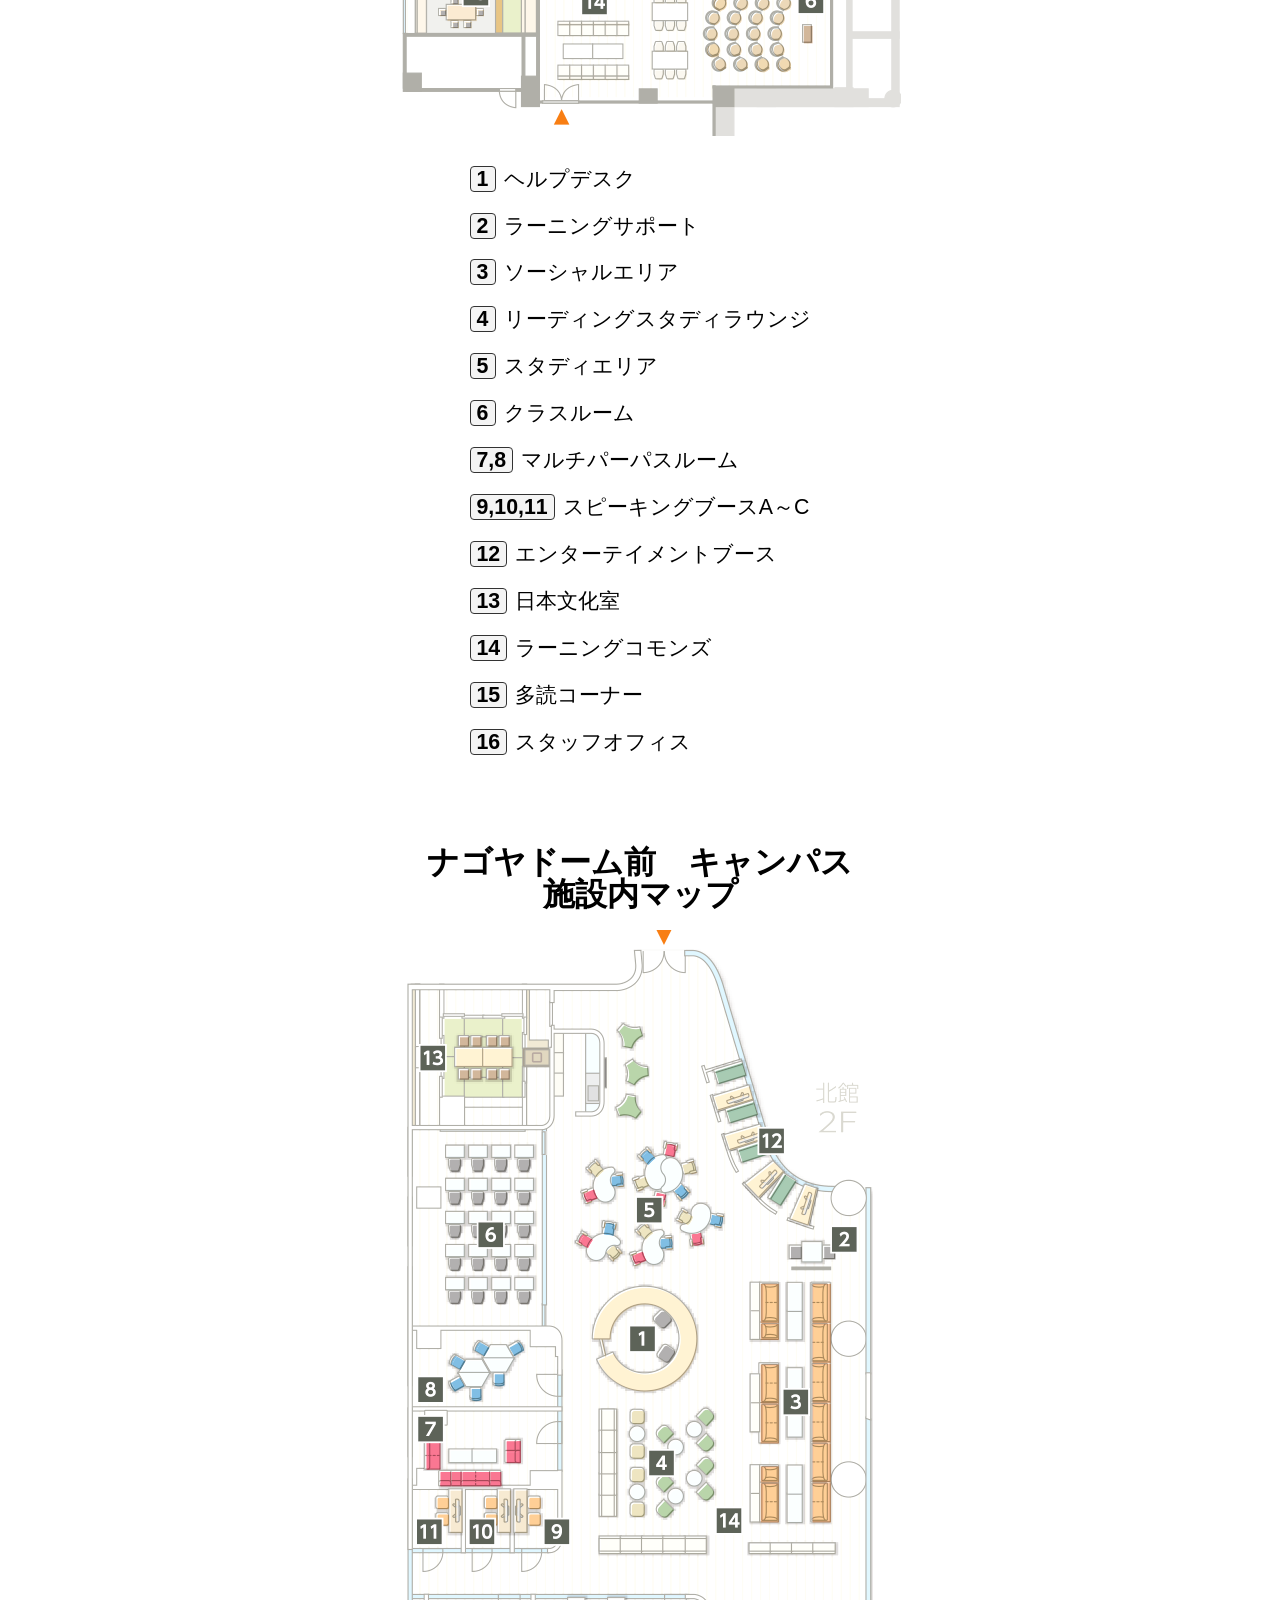
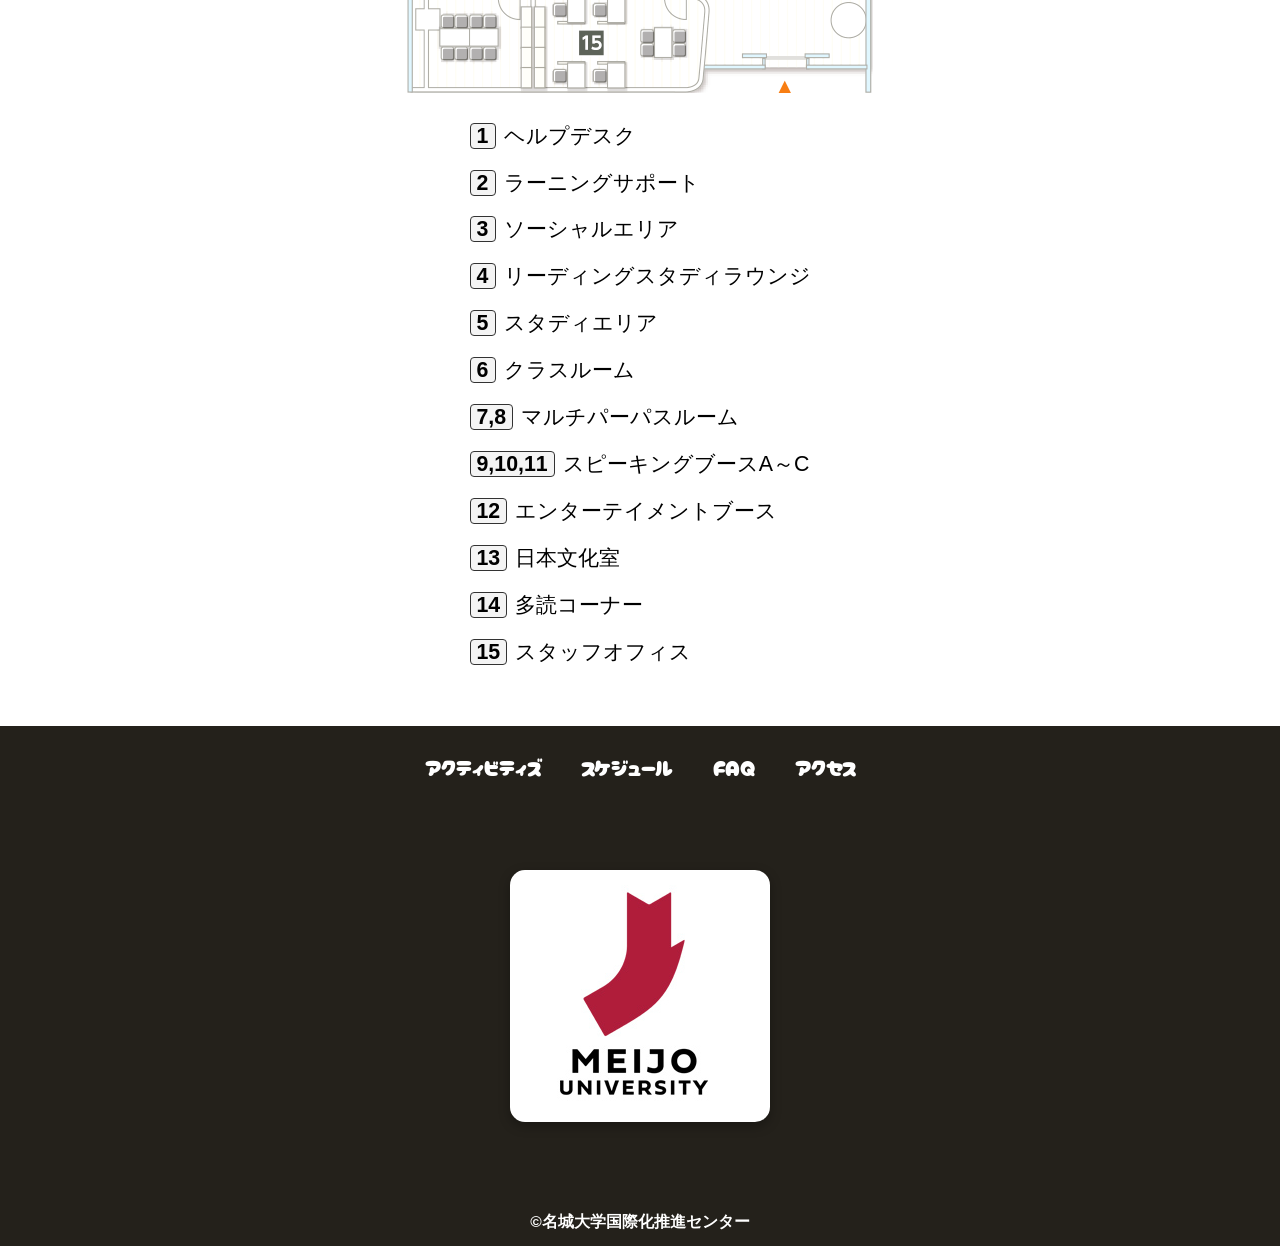
==== commit ed7df50d: "Update access.html" ====
--- a/access.html
+++ b/access.html
@@ -26,7 +26,7 @@
                 <div class="header-site-menu">
                     <nav class="site-menu">
                         <ul>
-                            <li><a href="concept.html">活動内容</a></li>
+                            <li><a href="concept.html">アクティビティズ</a></li>
                             <li><a href="schedule.html">スケジュール</a></li>
                             <li><a href="FAQ.html">FAQ</a></li>
 
@@ -102,7 +102,7 @@
         <footer class="footer">
             <nav class="site-menu">
                 <ul>
-                   <li><a href="concept.html">活動内容</a></li>
+                   <li><a href="concept.html">アクティビティズ</a></li>
                     <li><a href="schedule.html">スケジュール</a></li>
                     <li><a href="FAQ.html">FAQ</a></li>
                     <li><a href="access.html">アクセス</a></li>
